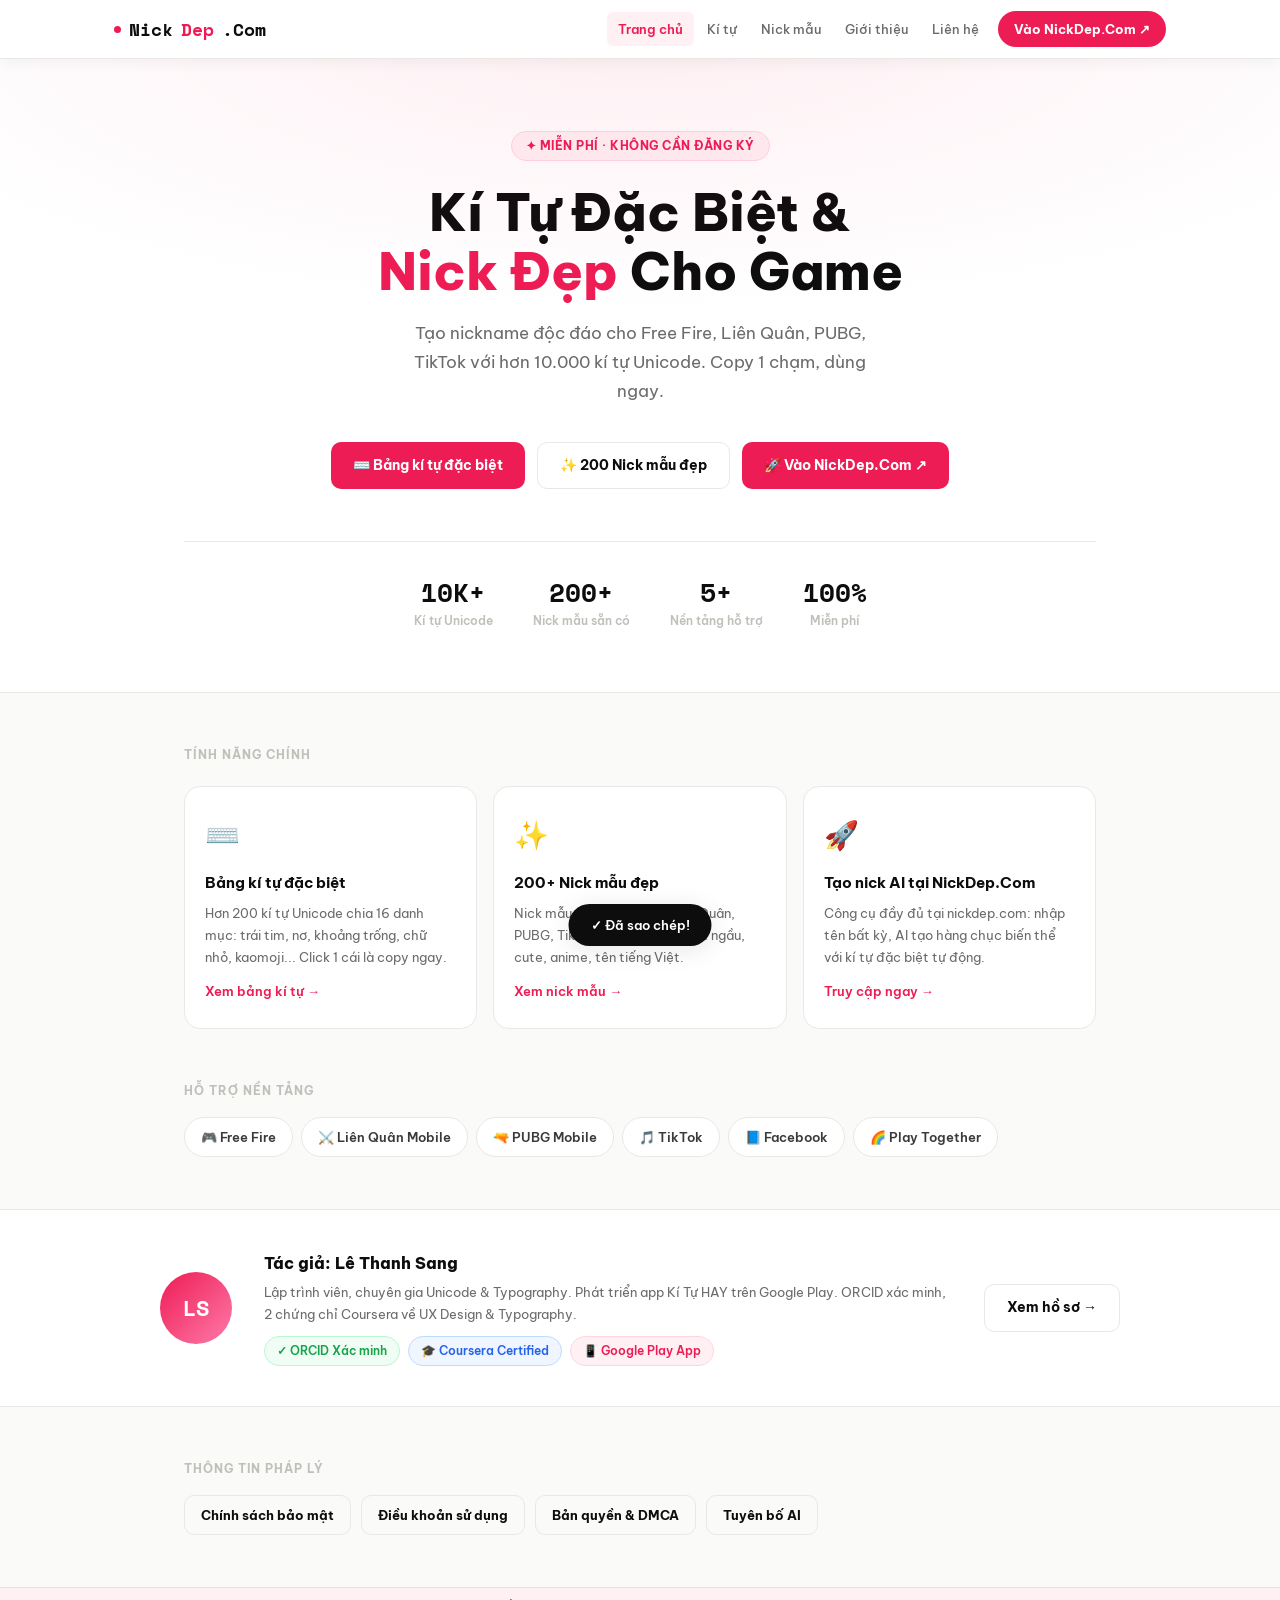
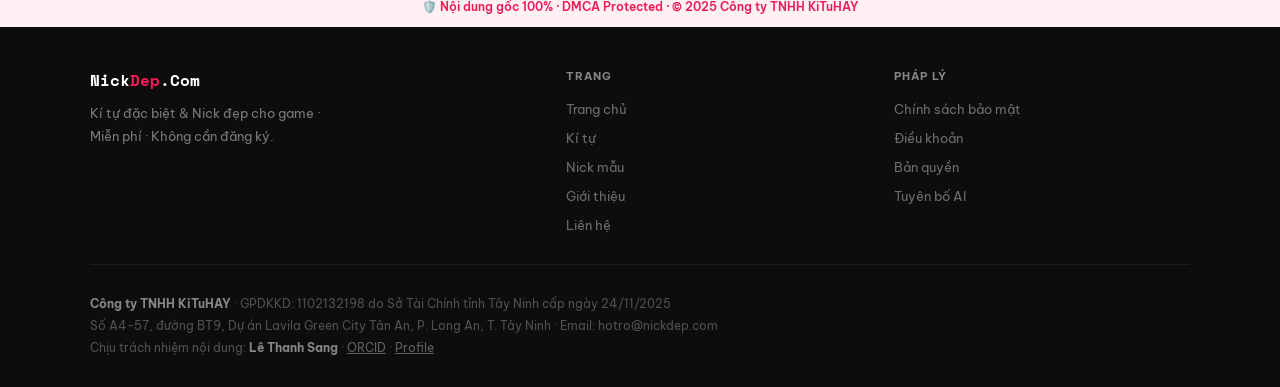
==== index.html @ 10aae1f0 "Project của NickDEP" ====
<!DOCTYPE html>
<html lang="vi">
<head>
<meta charset="UTF-8">
<meta name="viewport" content="width=device-width, initial-scale=1.0">
<title>NickDep.Com — Kí Tự Đặc Biệt & Nick Đẹp Cho Game</title>
<meta name="description" content="Công cụ tạo nick đẹp, kí tự đặc biệt cho FF, Liên Quân, PUBG, TikTok. Hơn 10.000 kí tự Unicode, 200+ mẫu nick. Miễn phí, không cần đăng ký.">
<link rel="canonical" href="https://kitunickdep.github.io/index.html">
<link rel="stylesheet" href="shared.css">
<style>
.hero {
  background: var(--white);
  border-bottom: 1px solid var(--g2);
  padding: 72px 24px 60px;
  text-align: center; position: relative; overflow: hidden;
}
.hero::before {
  content:''; position:absolute; inset:0;
  background: radial-gradient(ellipse 65% 45% at 50% -5%, rgba(237,28,84,.07), transparent);
  pointer-events:none;
}
.hero-eyebrow {
  display: inline-flex; align-items: center; gap: 6px;
  background: var(--pink-light); color: var(--pink);
  border: 1px solid var(--pink-mid); border-radius: 20px;
  padding: 4px 14px; font-size: 12px; font-weight: 700;
  letter-spacing: .5px; text-transform: uppercase; margin-bottom: 22px;
}
.hero h1 {
  font-size: clamp(30px, 6vw, 52px); font-weight: 800;
  line-height: 1.13; color: var(--black); margin-bottom: 18px;
}
.hero h1 .pink { color: var(--pink); }
.hero-desc {
  font-size: clamp(15px, 2vw, 17px); color: var(--g4);
  max-width: 500px; margin: 0 auto 36px;
}
.hero-actions { display: flex; gap: 12px; justify-content: center; flex-wrap: wrap; }
.stat-row {
  display: flex; justify-content: center; gap: 40px;
  flex-wrap: wrap; margin-top: 52px; padding-top: 36px;
  border-top: 1px solid var(--g2);
}
.stat { text-align: center; }
.stat-num {
  display: block; font-family: var(--mono); font-size: 26px;
  font-weight: 700; color: var(--black); line-height: 1.1;
}
.stat-lbl { font-size: 12px; color: var(--g3); font-weight: 600; margin-top: 3px; }

/* FEATURES */
.features-grid {
  display: grid; grid-template-columns: repeat(3, 1fr); gap: 16px;
}
.feat-card {
  background: var(--white); border: 1px solid var(--g2);
  border-radius: var(--rl); padding: 24px 20px;
  transition: all .2s; position: relative; overflow: hidden;
}
.feat-card::before {
  content:''; position:absolute; top:0; left:0; right:0; height:3px;
  background: var(--pink); transform:scaleX(0); transition:transform .2s; transform-origin:left;
}
.feat-card:hover { border-color: var(--pink-mid); box-shadow: var(--sh-pink); }
.feat-card:hover::before { transform: scaleX(1); }
.feat-icon { font-size: 28px; margin-bottom: 12px; }
.feat-title { font-size: 15px; font-weight: 700; margin-bottom: 6px; }
.feat-desc { font-size: 13px; color: var(--g4); line-height: 1.7; }
.feat-link {
  display: inline-flex; align-items: center; gap: 4px;
  margin-top: 12px; font-size: 13px; font-weight: 600;
  color: var(--pink); text-decoration: none;
}
.feat-link:hover { text-decoration: underline; }

/* PLATFORMS */
.platform-tags { display: flex; gap: 8px; flex-wrap: wrap; }
.platform-tag {
  display: inline-flex; align-items: center; gap: 6px;
  padding: 8px 16px; border-radius: 20px;
  background: var(--white); border: 1px solid var(--g2);
  font-size: 13px; font-weight: 600; color: var(--g5);
  text-decoration: none; transition: all .18s;
}
.platform-tag:hover { border-color: var(--pink); color: var(--pink); background: var(--pink-light); }

/* ABOUT STRIP */
.about-strip {
  background: var(--white); border-top: 1px solid var(--g2); border-bottom: 1px solid var(--g2);
  padding: 40px 24px;
}
.about-strip-inner {
  max-width: 960px; margin: 0 auto;
  display: flex; gap: 32px; align-items: center; flex-wrap: wrap;
}
.about-avatar {
  width: 72px; height: 72px; border-radius: 50%; flex-shrink: 0;
  background: linear-gradient(135deg, var(--pink), #ff7aaa);
  display: flex; align-items: center; justify-content: center;
  font-family: var(--mono); font-size: 22px; font-weight: 700; color: var(--white);
}
.about-text { flex: 1; min-width: 220px; }
.about-text h3 { font-size: 16px; font-weight: 800; margin-bottom: 4px; }
.about-text p { font-size: 13px; color: var(--g4); line-height: 1.7; }
.about-badges { display: flex; gap: 8px; flex-wrap: wrap; margin-top: 10px; }

@media (max-width: 700px) {
  .features-grid { grid-template-columns: 1fr; }
  .hero { padding: 48px 20px 40px; }
  .stat-row { gap: 24px; }
}
</style>
</head>
<body>
<main>
  <!-- HERO -->
  <section class="hero">
    <div class="container">
      <div class="hero-eyebrow">✦ Miễn phí · Không cần đăng ký</div>
      <h1>Kí Tự Đặc Biệt &<br><span class="pink">Nick Đẹp</span> Cho Game</h1>
      <p class="hero-desc">Tạo nickname độc đáo cho Free Fire, Liên Quân, PUBG, TikTok với hơn 10.000 kí tự Unicode. Copy 1 chạm, dùng ngay.</p>
      <div class="hero-actions">
        <a href="ki-tu-dac-biet.html" class="btn btn-pink">⌨️ Bảng kí tự đặc biệt</a>
        <a href="nick-mau.html" class="btn btn-outline">✨ 200 Nick mẫu đẹp</a>
        <a href="https://nickdep.com" target="_blank" class="btn btn-pink">🚀 Vào NickDep.Com ↗</a>
      </div>
      <div class="stat-row">
        <div class="stat"><span class="stat-num">10K+</span><span class="stat-lbl">Kí tự Unicode</span></div>
        <div class="stat"><span class="stat-num">200+</span><span class="stat-lbl">Nick mẫu sẵn có</span></div>
        <div class="stat"><span class="stat-num">5+</span><span class="stat-lbl">Nền tảng hỗ trợ</span></div>
        <div class="stat"><span class="stat-num">100%</span><span class="stat-lbl">Miễn phí</span></div>
      </div>
    </div>
  </section>

  <!-- FEATURES -->
  <section class="section">
    <div class="container">
      <p style="font-size:12px;font-weight:700;text-transform:uppercase;letter-spacing:1px;color:var(--g3);margin-bottom:20px;">Tính năng chính</p>
      <div class="features-grid">
        <div class="feat-card">
          <div class="feat-icon">⌨️</div>
          <div class="feat-title">Bảng kí tự đặc biệt</div>
          <div class="feat-desc">Hơn 200 kí tự Unicode chia 16 danh mục: trái tim, nơ, khoảng trống, chữ nhỏ, kaomoji... Click 1 cái là copy ngay.</div>
          <a href="ki-tu-dac-biet.html" class="feat-link">Xem bảng kí tự →</a>
        </div>
        <div class="feat-card">
          <div class="feat-icon">✨</div>
          <div class="feat-title">200+ Nick mẫu đẹp</div>
          <div class="feat-desc">Nick mẫu sẵn có cho FF, Liên Quân, PUBG, TikTok — đủ phong cách ngầu, cute, anime, tên tiếng Việt.</div>
          <a href="nick-mau.html" class="feat-link">Xem nick mẫu →</a>
        </div>
        <div class="feat-card">
          <div class="feat-icon">🚀</div>
          <div class="feat-title">Tạo nick AI tại NickDep.Com</div>
          <div class="feat-desc">Công cụ đầy đủ tại nickdep.com: nhập tên bất kỳ, AI tạo hàng chục biến thể với kí tự đặc biệt tự động.</div>
          <a href="https://nickdep.com" target="_blank" class="feat-link">Truy cập ngay →</a>
        </div>
      </div>
    </div>
  </section>

  <!-- PLATFORMS -->
  <section class="section" style="padding-top:0;">
    <div class="container">
      <p style="font-size:12px;font-weight:700;text-transform:uppercase;letter-spacing:1px;color:var(--g3);margin-bottom:16px;">Hỗ trợ nền tảng</p>
      <div class="platform-tags">
        <a href="https://nickdep.com/ff" target="_blank" class="platform-tag">🎮 Free Fire</a>
        <a href="https://nickdep.com/lien-quan" target="_blank" class="platform-tag">⚔️ Liên Quân Mobile</a>
        <a href="https://nickdep.com/pubg" target="_blank" class="platform-tag">🔫 PUBG Mobile</a>
        <a href="https://nickdep.com/tiktok" target="_blank" class="platform-tag">🎵 TikTok</a>
        <a href="https://nickdep.com/facebook" target="_blank" class="platform-tag">📘 Facebook</a>
        <a href="https://nickdep.com/play-together" target="_blank" class="platform-tag">🌈 Play Together</a>
      </div>
    </div>
  </section>

  <!-- ABOUT STRIP -->
  <div class="about-strip">
    <div class="about-strip-inner">
      <div class="about-avatar">LS</div>
      <div class="about-text">
        <h3>Tác giả: Lê Thanh Sang</h3>
        <p>Lập trình viên, chuyên gia Unicode & Typography. Phát triển app Kí Tự HAY trên Google Play. ORCID xác minh, 2 chứng chỉ Coursera về UX Design & Typography.</p>
        <div class="about-badges">
          <span class="badge badge-green">✓ ORCID Xác minh</span>
          <span class="badge badge-blue">🎓 Coursera Certified</span>
          <span class="badge badge-pink">📱 Google Play App</span>
        </div>
      </div>
      <a href="about.html" class="btn btn-outline" style="flex-shrink:0;">Xem hồ sơ →</a>
    </div>
  </div>

  <!-- LEGAL QUICK LINKS -->
  <section class="section">
    <div class="container">
      <p style="font-size:12px;font-weight:700;text-transform:uppercase;letter-spacing:1px;color:var(--g3);margin-bottom:16px;">Thông tin pháp lý</p>
      <div style="display:flex;gap:10px;flex-wrap:wrap;">
        <a href="chinh-sach-bao-mat.html" class="btn btn-outline" style="font-size:13px;padding:8px 16px;">Chính sách bảo mật</a>
        <a href="dieu-khoan-su-dung.html" class="btn btn-outline" style="font-size:13px;padding:8px 16px;">Điều khoản sử dụng</a>
        <a href="ban-quyen.html" class="btn btn-outline" style="font-size:13px;padding:8px 16px;">Bản quyền & DMCA</a>
        <a href="tuyen-bo-ai.html" class="btn btn-outline" style="font-size:13px;padding:8px 16px;">Tuyên bố AI</a>
      </div>
    </div>
  </section>
</main>
<script src="shared.js"></script>
</body>
</html>
---- shared.css ----
/* ===== NickDep GitHub Pages — Shared CSS ===== */
@import url('https://fonts.googleapis.com/css2?family=Be+Vietnam+Pro:ital,wght@0,300;0,400;0,500;0,600;0,700;0,800;1,400&family=Space+Mono:wght@400;700&display=swap');

*, *::before, *::after { box-sizing: border-box; margin: 0; padding: 0; }

:root {
  --pink:       #ed1c54;
  --pink-hover: #c8163f;
  --pink-light: #fff0f4;
  --pink-mid:   #ffd6e0;
  --black:      #0d0d0d;
  --white:      #ffffff;
  --cream:      #fafaf8;
  --g1: #f5f5f3;
  --g2: #e8e8e4;
  --g3: #c0bfba;
  --g4: #6b6b6b;
  --g5: #3a3a3a;
  --font: 'Be Vietnam Pro', sans-serif;
  --mono: 'Space Mono', monospace;
  --r:  10px;
  --rl: 16px;
  --sh: 0 2px 16px rgba(0,0,0,.06);
  --sh-md: 0 4px 24px rgba(0,0,0,.1);
  --sh-pink: 0 4px 20px rgba(237,28,84,.15);
}

html { scroll-behavior: smooth; }
body {
  font-family: var(--font);
  background: var(--cream);
  color: var(--black);
  font-size: 15px;
  line-height: 1.7;
  min-height: 100vh;
  display: flex;
  flex-direction: column;
}
main { flex: 1; }

/* NAV */
.site-nav {
  background: var(--white);
  border-bottom: 1px solid var(--g2);
  position: sticky; top: 0; z-index: 100;
  box-shadow: var(--sh);
}
.nav-inner {
  display: flex; align-items: center; justify-content: space-between;
  height: 58px; padding: 0 24px; max-width: 1100px; margin: 0 auto;
}
.nav-logo {
  font-family: var(--mono); font-weight: 700; font-size: 18px;
  color: var(--black); text-decoration: none;
  display: flex; align-items: center; gap: 8px;
}
.nav-logo .accent { color: var(--pink); }
.nav-dot {
  width: 7px; height: 7px; border-radius: 50%;
  background: var(--pink); flex-shrink: 0;
  animation: dot-pulse 2.2s ease-in-out infinite;
}
@keyframes dot-pulse {
  0%,100%{transform:scale(1);opacity:1}
  50%{transform:scale(1.6);opacity:.5}
}
.nav-links { display: flex; gap: 2px; align-items: center; flex-wrap: wrap; }
.nav-links a {
  font-size: 13px; font-weight: 500; color: var(--g4);
  text-decoration: none; padding: 6px 11px; border-radius: 6px;
  transition: all .18s; white-space: nowrap;
}
.nav-links a:hover { color: var(--pink); background: var(--pink-light); }
.nav-links a.active { color: var(--pink); background: var(--pink-light); font-weight: 600; }
.nav-cta {
  background: var(--pink) !important; color: var(--white) !important;
  border-radius: 20px !important; padding: 7px 16px !important;
  font-weight: 700 !important; font-size: 13px !important;
  margin-left: 6px;
  transition: all .18s !important;
}
.nav-cta:hover { background: var(--pink-hover) !important; transform: translateY(-1px); box-shadow: var(--sh-pink); }

/* MOBILE NAV */
.nav-hamburger { display: none; background: none; border: none; cursor: pointer; padding: 4px; color: var(--black); }
.mobile-drawer {
  display: none; flex-direction: column;
  background: var(--white); border-top: 1px solid var(--g1);
}
.mobile-drawer.open { display: flex; }
.mobile-drawer a {
  padding: 13px 24px; font-size: 14px; font-weight: 500;
  color: var(--g5); text-decoration: none;
  border-bottom: 1px solid var(--g1); transition: color .15s;
}
.mobile-drawer a:hover, .mobile-drawer a.active { color: var(--pink); }

/* CONTAINER */
.container { max-width: 960px; margin: 0 auto; padding: 0 24px; }
.container-sm { max-width: 720px; margin: 0 auto; padding: 0 24px; }

/* SECTION */
.section { padding: 52px 0; }
.section-sm { padding: 32px 0; }

/* PAGE HEADER */
.page-header {
  background: var(--white);
  border-bottom: 1px solid var(--g2);
  padding: 40px 24px 32px;
}
.page-header .container-sm { }
.page-header h1 {
  font-size: clamp(22px, 4vw, 30px);
  font-weight: 800; color: var(--black); margin-bottom: 6px;
}
.page-header p { font-size: 14px; color: var(--g4); }

/* BREADCRUMB */
.breadcrumb {
  display: flex; gap: 6px; align-items: center;
  font-size: 12px; color: var(--g3); margin-bottom: 12px; flex-wrap: wrap;
}
.breadcrumb a { color: var(--g3); text-decoration: none; }
.breadcrumb a:hover { color: var(--pink); }
.breadcrumb span { color: var(--g4); font-weight: 600; }

/* LEGAL PROSE */
.legal-body h2 {
  font-size: 17px; font-weight: 700; color: var(--black);
  margin: 30px 0 10px; padding-top: 4px;
}
.legal-body p { color: var(--g5); margin-bottom: 14px; line-height: 1.85; }
.legal-body ul { padding-left: 20px; color: var(--g5); margin-bottom: 14px; }
.legal-body li { margin-bottom: 6px; line-height: 1.75; }
.legal-body a { color: var(--pink); }
.legal-highlight {
  background: var(--pink-light); border-left: 3px solid var(--pink);
  padding: 14px 18px; border-radius: 0 var(--r) var(--r) 0;
  margin: 20px 0; color: var(--g5); font-size: 14px; line-height: 1.8;
}
.updated-note {
  font-size: 12.5px; color: var(--g3); margin-bottom: 28px;
  padding-bottom: 22px; border-bottom: 1px solid var(--g2);
}

/* CARD */
.card {
  background: var(--white); border: 1px solid var(--g2);
  border-radius: var(--rl); padding: 24px;
  transition: box-shadow .2s, border-color .2s;
}
.card:hover { border-color: var(--pink-mid); box-shadow: var(--sh-pink); }

/* BADGE */
.badge {
  display: inline-flex; align-items: center; gap: 5px;
  padding: 4px 12px; border-radius: 20px;
  font-size: 12px; font-weight: 600; border: 1px solid;
}
.badge-pink  { background: var(--pink-light); color: var(--pink); border-color: var(--pink-mid); }
.badge-green { background: #f0fdf4; color: #16a34a; border-color: #bbf7d0; }
.badge-blue  { background: #eff6ff; color: #2563eb; border-color: #bfdbfe; }

/* BUTTON */
.btn {
  display: inline-flex; align-items: center; gap: 7px;
  padding: 11px 22px; border-radius: var(--r);
  font-family: var(--font); font-size: 14px; font-weight: 700;
  text-decoration: none; cursor: pointer; border: none;
  transition: all .2s;
}
.btn-pink { background: var(--pink); color: var(--white); }
.btn-pink:hover { background: var(--pink-hover); transform: translateY(-1px); box-shadow: var(--sh-pink); }
.btn-outline { background: transparent; color: var(--black); border: 1.5px solid var(--g2); }
.btn-outline:hover { border-color: var(--pink); color: var(--pink); }

/* DIVIDER */
.divider { height: 1px; background: var(--g2); margin: 32px 0; }

/* DMCA STRIP */
.dmca-strip {
  background: var(--pink-light); border-top: 1px solid var(--pink-mid);
  padding: 9px 24px; text-align: center;
  font-size: 12px; font-weight: 600; color: var(--pink);
  display: flex; align-items: center; justify-content: center; gap: 8px;
}

/* FOOTER */
.site-footer {
  background: var(--black); color: rgba(255,255,255,.45);
  padding: 40px 24px 28px;
}
.footer-inner { max-width: 1100px; margin: 0 auto; }
.footer-top {
  display: grid; grid-template-columns: 1.5fr 1fr 1fr;
  gap: 32px; margin-bottom: 28px;
  padding-bottom: 28px; border-bottom: 1px solid rgba(255,255,255,.07);
}
.footer-logo {
  font-family: var(--mono); font-size: 16px;
  font-weight: 700; color: var(--white); margin-bottom: 8px;
}
.footer-logo .accent { color: var(--pink); }
.footer-desc { font-size: 12.5px; line-height: 1.8; max-width: 240px; }
.footer-col-title {
  color: rgba(255,255,255,.5); font-size: 11px; font-weight: 700;
  text-transform: uppercase; letter-spacing: 1px; margin-bottom: 12px;
}
.footer-links { display: flex; flex-direction: column; gap: 7px; }
.footer-links a {
  color: rgba(255,255,255,.4); text-decoration: none;
  font-size: 13px; transition: color .15s;
}
.footer-links a:hover { color: var(--white); }
.footer-bottom {
  font-size: 11.5px; line-height: 1.9;
  color: rgba(255,255,255,.28);
}
.footer-bottom strong { color: rgba(255,255,255,.5); }

/* TOAST */
.copy-toast {
  position: fixed; bottom: 24px; left: 50%;
  transform: translateX(-50%) translateY(70px);
  background: var(--black); color: var(--white);
  padding: 10px 22px; border-radius: 24px;
  font-size: 13px; font-weight: 600;
  transition: transform .3s cubic-bezier(.34,1.56,.64,1);
  z-index: 9999; white-space: nowrap; pointer-events: none;
  box-shadow: var(--sh-md);
}
.copy-toast.show { transform: translateX(-50%) translateY(0); }

/* RESPONSIVE */
@media (max-width: 700px) {
  .nav-links { display: none; }
  .nav-hamburger { display: block; }
  .footer-top { grid-template-columns: 1fr; gap: 24px; }
  .section { padding: 36px 0; }
  .page-header { padding: 28px 20px 22px; }
  .container, .container-sm { padding: 0 16px; }
}
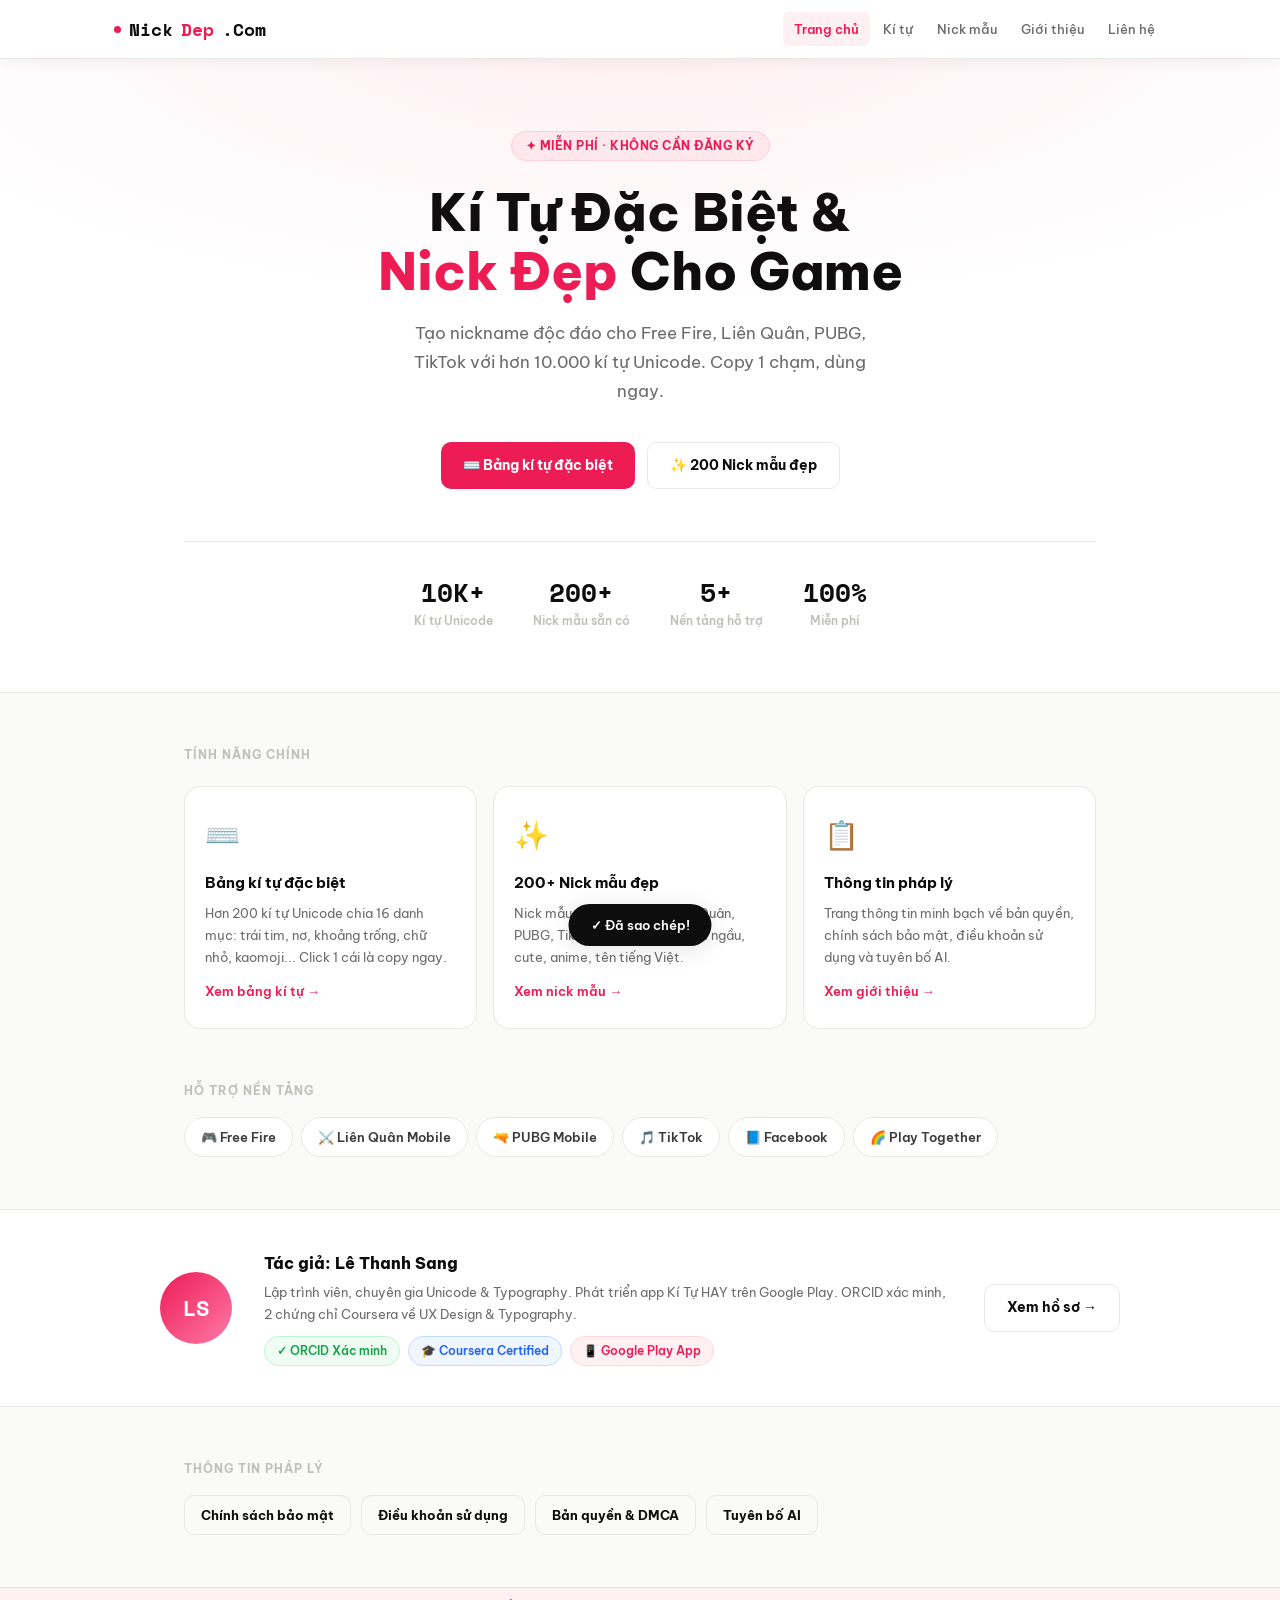
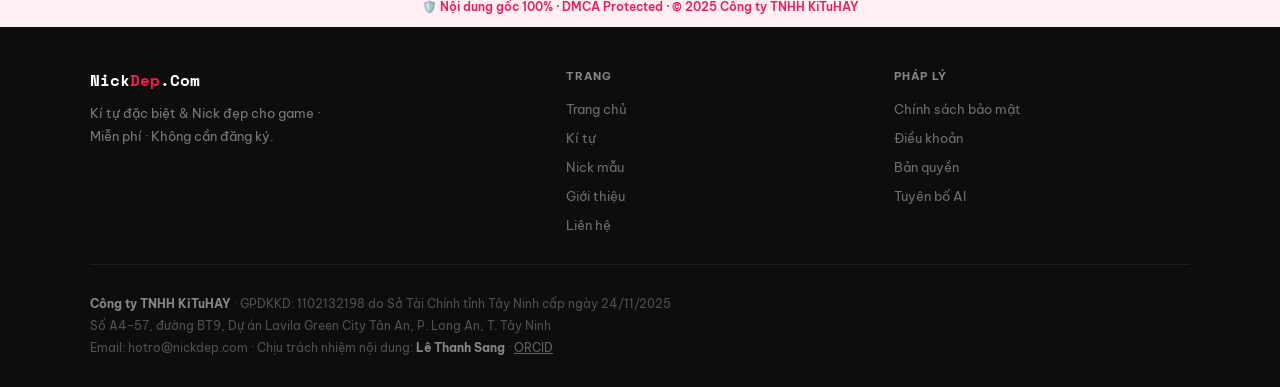
==== commit e3e84a37: "Update" ====
--- a/index.html
+++ b/index.html
@@ -9,10 +9,9 @@
 <link rel="stylesheet" href="shared.css">
 <style>
 .hero {
-  background: var(--white);
-  border-bottom: 1px solid var(--g2);
-  padding: 72px 24px 60px;
-  text-align: center; position: relative; overflow: hidden;
+  background: var(--white); border-bottom: 1px solid var(--g2);
+  padding: 72px 24px 60px; text-align: center;
+  position: relative; overflow: hidden;
 }
 .hero::before {
   content:''; position:absolute; inset:0;
@@ -47,11 +46,7 @@
   font-weight: 700; color: var(--black); line-height: 1.1;
 }
 .stat-lbl { font-size: 12px; color: var(--g3); font-weight: 600; margin-top: 3px; }
-
-/* FEATURES */
-.features-grid {
-  display: grid; grid-template-columns: repeat(3, 1fr); gap: 16px;
-}
+.features-grid { display: grid; grid-template-columns: repeat(3, 1fr); gap: 16px; }
 .feat-card {
   background: var(--white); border: 1px solid var(--g2);
   border-radius: var(--rl); padding: 24px 20px;
@@ -72,19 +67,13 @@
   color: var(--pink); text-decoration: none;
 }
 .feat-link:hover { text-decoration: underline; }
-
-/* PLATFORMS */
 .platform-tags { display: flex; gap: 8px; flex-wrap: wrap; }
 .platform-tag {
   display: inline-flex; align-items: center; gap: 6px;
   padding: 8px 16px; border-radius: 20px;
   background: var(--white); border: 1px solid var(--g2);
   font-size: 13px; font-weight: 600; color: var(--g5);
-  text-decoration: none; transition: all .18s;
 }
-.platform-tag:hover { border-color: var(--pink); color: var(--pink); background: var(--pink-light); }
-
-/* ABOUT STRIP */
 .about-strip {
   background: var(--white); border-top: 1px solid var(--g2); border-bottom: 1px solid var(--g2);
   padding: 40px 24px;
@@ -103,7 +92,6 @@
 .about-text h3 { font-size: 16px; font-weight: 800; margin-bottom: 4px; }
 .about-text p { font-size: 13px; color: var(--g4); line-height: 1.7; }
 .about-badges { display: flex; gap: 8px; flex-wrap: wrap; margin-top: 10px; }
-
 @media (max-width: 700px) {
   .features-grid { grid-template-columns: 1fr; }
   .hero { padding: 48px 20px 40px; }
@@ -113,7 +101,6 @@
 </head>
 <body>
 <main>
-  <!-- HERO -->
   <section class="hero">
     <div class="container">
       <div class="hero-eyebrow">✦ Miễn phí · Không cần đăng ký</div>
@@ -122,7 +109,6 @@
       <div class="hero-actions">
         <a href="ki-tu-dac-biet.html" class="btn btn-pink">⌨️ Bảng kí tự đặc biệt</a>
         <a href="nick-mau.html" class="btn btn-outline">✨ 200 Nick mẫu đẹp</a>
-        <a href="https://nickdep.com" target="_blank" class="btn btn-pink">🚀 Vào NickDep.Com ↗</a>
       </div>
       <div class="stat-row">
         <div class="stat"><span class="stat-num">10K+</span><span class="stat-lbl">Kí tự Unicode</span></div>
@@ -133,7 +119,6 @@
     </div>
   </section>
 
-  <!-- FEATURES -->
   <section class="section">
     <div class="container">
       <p style="font-size:12px;font-weight:700;text-transform:uppercase;letter-spacing:1px;color:var(--g3);margin-bottom:20px;">Tính năng chính</p>
@@ -151,31 +136,29 @@
           <a href="nick-mau.html" class="feat-link">Xem nick mẫu →</a>
         </div>
         <div class="feat-card">
-          <div class="feat-icon">🚀</div>
-          <div class="feat-title">Tạo nick AI tại NickDep.Com</div>
-          <div class="feat-desc">Công cụ đầy đủ tại nickdep.com: nhập tên bất kỳ, AI tạo hàng chục biến thể với kí tự đặc biệt tự động.</div>
-          <a href="https://nickdep.com" target="_blank" class="feat-link">Truy cập ngay →</a>
+          <div class="feat-icon">📋</div>
+          <div class="feat-title">Thông tin pháp lý</div>
+          <div class="feat-desc">Trang thông tin minh bạch về bản quyền, chính sách bảo mật, điều khoản sử dụng và tuyên bố AI.</div>
+          <a href="about.html" class="feat-link">Xem giới thiệu →</a>
         </div>
       </div>
     </div>
   </section>
 
-  <!-- PLATFORMS -->
   <section class="section" style="padding-top:0;">
     <div class="container">
       <p style="font-size:12px;font-weight:700;text-transform:uppercase;letter-spacing:1px;color:var(--g3);margin-bottom:16px;">Hỗ trợ nền tảng</p>
       <div class="platform-tags">
-        <a href="https://nickdep.com/ff" target="_blank" class="platform-tag">🎮 Free Fire</a>
-        <a href="https://nickdep.com/lien-quan" target="_blank" class="platform-tag">⚔️ Liên Quân Mobile</a>
-        <a href="https://nickdep.com/pubg" target="_blank" class="platform-tag">🔫 PUBG Mobile</a>
-        <a href="https://nickdep.com/tiktok" target="_blank" class="platform-tag">🎵 TikTok</a>
-        <a href="https://nickdep.com/facebook" target="_blank" class="platform-tag">📘 Facebook</a>
-        <a href="https://nickdep.com/play-together" target="_blank" class="platform-tag">🌈 Play Together</a>
+        <span class="platform-tag">🎮 Free Fire</span>
+        <span class="platform-tag">⚔️ Liên Quân Mobile</span>
+        <span class="platform-tag">🔫 PUBG Mobile</span>
+        <span class="platform-tag">🎵 TikTok</span>
+        <span class="platform-tag">📘 Facebook</span>
+        <span class="platform-tag">🌈 Play Together</span>
       </div>
     </div>
   </section>
 
-  <!-- ABOUT STRIP -->
   <div class="about-strip">
     <div class="about-strip-inner">
       <div class="about-avatar">LS</div>
@@ -192,15 +175,14 @@
     </div>
   </div>
 
-  <!-- LEGAL QUICK LINKS -->
   <section class="section">
     <div class="container">
       <p style="font-size:12px;font-weight:700;text-transform:uppercase;letter-spacing:1px;color:var(--g3);margin-bottom:16px;">Thông tin pháp lý</p>
       <div style="display:flex;gap:10px;flex-wrap:wrap;">
         <a href="chinh-sach-bao-mat.html" class="btn btn-outline" style="font-size:13px;padding:8px 16px;">Chính sách bảo mật</a>
         <a href="dieu-khoan-su-dung.html" class="btn btn-outline" style="font-size:13px;padding:8px 16px;">Điều khoản sử dụng</a>
-        <a href="ban-quyen.html" class="btn btn-outline" style="font-size:13px;padding:8px 16px;">Bản quyền & DMCA</a>
-        <a href="tuyen-bo-ai.html" class="btn btn-outline" style="font-size:13px;padding:8px 16px;">Tuyên bố AI</a>
+        <a href="ban-quyen.html"          class="btn btn-outline" style="font-size:13px;padding:8px 16px;">Bản quyền & DMCA</a>
+        <a href="tuyen-bo-ai.html"        class="btn btn-outline" style="font-size:13px;padding:8px 16px;">Tuyên bố AI</a>
       </div>
     </div>
   </section>
